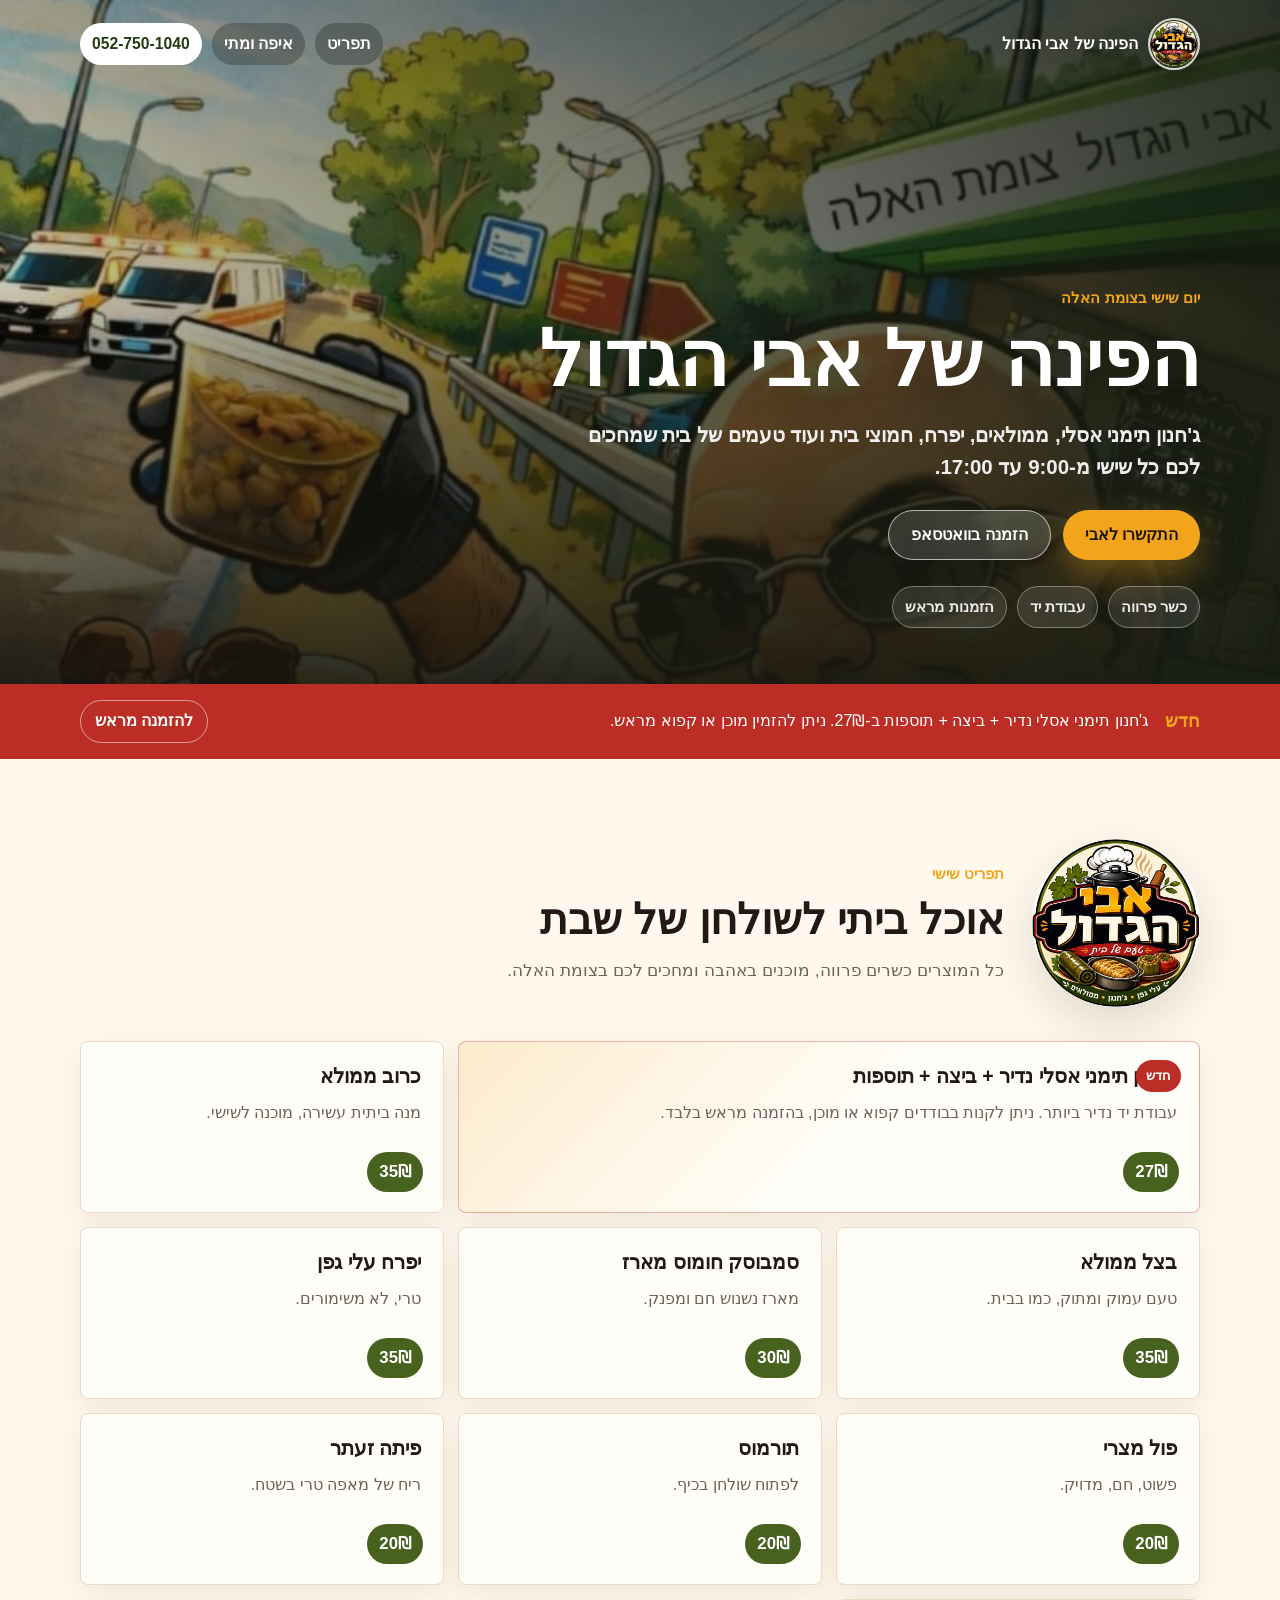
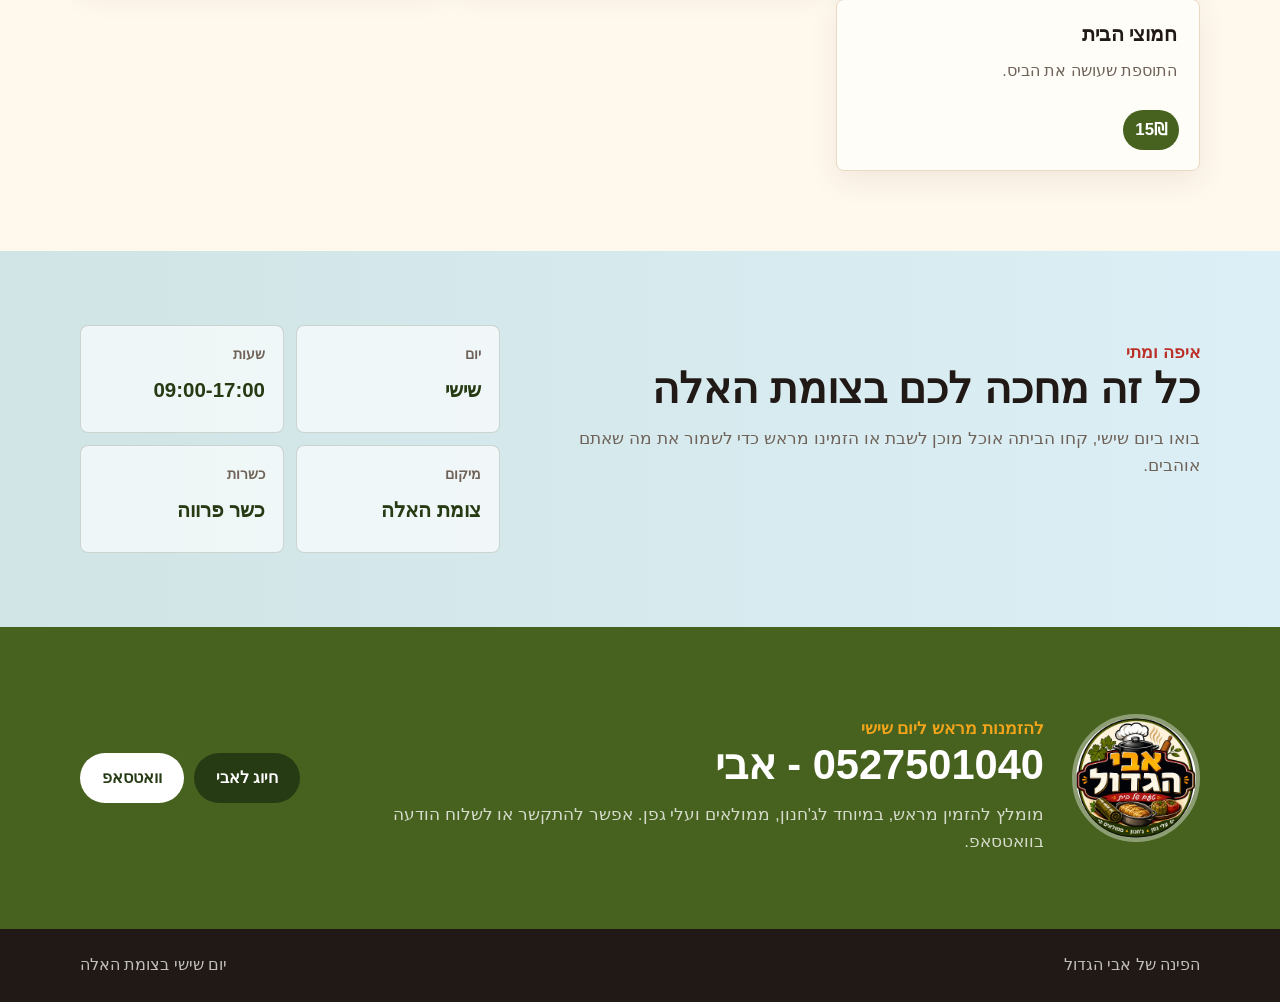
==== public/index.html @ 504a516d "Initial BigAvi landing page" ====
<!doctype html>
<html lang="he" dir="rtl">
  <head>
    <meta charset="utf-8" />
    <meta name="viewport" content="width=device-width, initial-scale=1" />
    <title>הפינה של אבי הגדול | יום שישי בצומת האלה</title>
    <meta
      name="description"
      content="הפינה של אבי הגדול בצומת האלה: ג'חנון תימני, ממולאים, יפרח, פול, תורמוס וחמוצי בית בכל יום שישי מ-9:00 עד 17:00."
    />
    <meta property="og:title" content="הפינה של אבי הגדול" />
    <meta
      property="og:description"
      content="אוכל ביתי כשר פרווה, כל שישי בצומת האלה. להזמנות מראש: 0527501040 - אבי."
    />
    <meta property="og:type" content="website" />
    <meta property="og:image" content="assets/avi-market.jpeg" />
    <link rel="icon" href="assets/avi-logo.jpeg" />
    <link rel="preload" as="image" href="assets/avi-market.jpeg" />
    <link rel="stylesheet" href="styles.css" />
  </head>
  <body>
    <header class="site-header" aria-label="ניווט ראשי">
      <div class="container site-header__inner">
        <a class="brand" href="#top" aria-label="הפינה של אבי הגדול">
          <img src="assets/avi-logo.jpeg" alt="" />
          <span>הפינה של אבי הגדול</span>
        </a>
        <nav class="primary-nav" aria-label="קישורים בדף">
          <a href="#menu">תפריט</a>
          <a href="#visit">איפה ומתי</a>
          <a class="nav-call" href="tel:0527501040">052-750-1040</a>
        </nav>
      </div>
    </header>

    <main id="top">
      <section class="hero" aria-labelledby="hero-title">
        <img
          class="hero__photo"
          src="assets/avi-market.jpeg"
          alt="אבי הגדול בדוכן אוכל ביתי בצומת האלה"
        />
        <div class="hero__overlay" aria-hidden="true"></div>
        <div class="container hero__content">
          <p class="eyebrow">יום שישי בצומת האלה</p>
          <h1 id="hero-title">הפינה של אבי הגדול</h1>
          <p class="hero__lead">
            ג'חנון תימני אסלי, ממולאים, יפרח, חמוצי בית ועוד טעמים של בית
            שמחכים לכם כל שישי מ-9:00 עד 17:00.
          </p>
          <div class="hero__actions" aria-label="הזמנות">
            <a class="button button--primary" href="tel:0527501040">התקשרו לאבי</a>
            <a
              class="button button--secondary"
              href="https://wa.me/972527501040"
              rel="noopener"
            >
              הזמנה בוואטסאפ
            </a>
          </div>
          <div class="hero__facts" aria-label="פרטים עיקריים">
            <span>כשר פרווה</span>
            <span>עבודת יד</span>
            <span>הזמנות מראש</span>
          </div>
        </div>
      </section>

      <section class="announcement" aria-label="חדש בתפריט">
        <div class="container announcement__inner">
          <strong>חדש</strong>
          <span>
            ג'חנון תימני אסלי נדיר + ביצה + תוספות ב-27₪. ניתן להזמין מוכן או
            קפוא מראש.
          </span>
          <a href="#order">להזמנה מראש</a>
        </div>
      </section>

      <section class="menu-section" id="menu" aria-labelledby="menu-title">
        <div class="container">
          <div class="menu-showcase">
            <img src="assets/avi-logo.jpeg" alt="לוגו הפינה של אבי הגדול" />
            <div>
              <p class="eyebrow">תפריט שישי</p>
              <h2 id="menu-title">אוכל ביתי לשולחן של שבת</h2>
              <p>
                כל המוצרים כשרים פרווה, מוכנים באהבה ומחכים לכם בצומת האלה.
              </p>
            </div>
          </div>

          <div class="menu-grid" aria-label="תפריט ומחירים">
            <article class="menu-item menu-item--featured">
              <span class="tag">חדש</span>
              <h3>ג'חנון תימני אסלי נדיר + ביצה + תוספות</h3>
              <p>
                עבודת יד נדיר ביותר. ניתן לקנות בבודדים קפוא או מוכן, בהזמנה
                מראש בלבד.
              </p>
              <strong>27₪</strong>
            </article>

            <article class="menu-item">
              <h3>כרוב ממולא</h3>
              <p>מנה ביתית עשירה, מוכנה לשישי.</p>
              <strong>35₪</strong>
            </article>

            <article class="menu-item">
              <h3>בצל ממולא</h3>
              <p>טעם עמוק ומתוק, כמו בבית.</p>
              <strong>35₪</strong>
            </article>

            <article class="menu-item">
              <h3>סמבוסק חומוס מארז</h3>
              <p>מארז נשנוש חם ומפנק.</p>
              <strong>30₪</strong>
            </article>

            <article class="menu-item">
              <h3>יפרח עלי גפן</h3>
              <p>טרי, לא משימורים.</p>
              <strong>35₪</strong>
            </article>

            <article class="menu-item">
              <h3>פול מצרי</h3>
              <p>פשוט, חם, מדויק.</p>
              <strong>20₪</strong>
            </article>

            <article class="menu-item">
              <h3>תורמוס</h3>
              <p>לפתוח שולחן בכיף.</p>
              <strong>20₪</strong>
            </article>

            <article class="menu-item">
              <h3>פיתה זעתר</h3>
              <p>ריח של מאפה טרי בשטח.</p>
              <strong>20₪</strong>
            </article>

            <article class="menu-item">
              <h3>חמוצי הבית</h3>
              <p>התוספת שעושה את הביס.</p>
              <strong>15₪</strong>
            </article>
          </div>
        </div>
      </section>

      <section class="visit-section" id="visit" aria-labelledby="visit-title">
        <div class="container visit-grid">
          <div>
            <p class="eyebrow">איפה ומתי</p>
            <h2 id="visit-title">כל זה מחכה לכם בצומת האלה</h2>
            <p>
              בואו ביום שישי, קחו הביתה אוכל מוכן לשבת או הזמינו מראש כדי
              לשמור את מה שאתם אוהבים.
            </p>
          </div>
          <dl class="visit-details">
            <div>
              <dt>יום</dt>
              <dd>שישי</dd>
            </div>
            <div>
              <dt>שעות</dt>
              <dd>09:00-17:00</dd>
            </div>
            <div>
              <dt>מיקום</dt>
              <dd>צומת האלה</dd>
            </div>
            <div>
              <dt>כשרות</dt>
              <dd>כשר פרווה</dd>
            </div>
          </dl>
        </div>
      </section>

      <section class="order-section" id="order" aria-labelledby="order-title">
        <div class="container order-layout">
          <img src="assets/avi-logo.jpeg" alt="" />
          <div>
            <p class="eyebrow">להזמנות מראש ליום שישי</p>
            <h2 id="order-title">0527501040 - אבי</h2>
            <p>
              מומלץ להזמין מראש, במיוחד לג'חנון, ממולאים ועלי גפן. אפשר
              להתקשר או לשלוח הודעה בוואטסאפ.
            </p>
          </div>
          <div class="order-actions">
            <a class="button button--dark" href="tel:0527501040">חיוג לאבי</a>
            <a
              class="button button--light"
              href="https://wa.me/972527501040"
              rel="noopener"
            >
              וואטסאפ
            </a>
          </div>
        </div>
      </section>
    </main>

    <footer class="site-footer">
      <div class="container">
        <span>הפינה של אבי הגדול</span>
        <span>יום שישי בצומת האלה</span>
      </div>
    </footer>

    <div class="mobile-order-bar" aria-label="יצירת קשר מהירה">
      <a href="tel:0527501040">להתקשר</a>
      <a href="https://wa.me/972527501040" rel="noopener">וואטסאפ</a>
    </div>

    <script type="application/ld+json">
      {
        "@context": "https://schema.org",
        "@type": "FoodEstablishment",
        "name": "הפינה של אבי הגדול",
        "telephone": "+972527501040",
        "address": {
          "@type": "PostalAddress",
          "addressLocality": "צומת האלה",
          "addressCountry": "IL"
        },
        "openingHoursSpecification": [
          {
            "@type": "OpeningHoursSpecification",
            "dayOfWeek": "Friday",
            "opens": "09:00",
            "closes": "17:00"
          }
        ],
        "servesCuisine": ["אוכל ביתי", "תימני", "ממולאים"],
        "image": "assets/avi-market.jpeg"
      }
    </script>
  </body>
</html>
---- public/styles.css ----
:root {
  --ink: #211915;
  --muted: #6f6258;
  --paper: #fff8ed;
  --paper-strong: #fffdf8;
  --line: #ead9c3;
  --olive: #47621e;
  --olive-dark: #263b14;
  --tomato: #bc2e25;
  --saffron: #f2a51b;
  --sky: #dceff6;
  --shadow: 0 18px 48px rgba(53, 37, 18, 0.14);
}

* {
  box-sizing: border-box;
}

html {
  scroll-behavior: smooth;
}

body {
  margin: 0;
  background:
    linear-gradient(180deg, rgba(220, 239, 246, 0.7), transparent 340px),
    var(--paper);
  color: var(--ink);
  font-family: "Segoe UI", Arial, sans-serif;
  line-height: 1.55;
  letter-spacing: 0;
}

img {
  display: block;
  max-width: 100%;
}

a {
  color: inherit;
  text-decoration: none;
}

.container {
  width: min(1120px, calc(100% - 32px));
  margin-inline: auto;
}

.site-header {
  position: absolute;
  inset-block-start: 0;
  inset-inline: 0;
  z-index: 10;
  padding-block: 18px;
}

.site-header__inner {
  display: flex;
  align-items: center;
  justify-content: space-between;
  gap: 20px;
}

.brand {
  display: inline-flex;
  align-items: center;
  gap: 10px;
  color: #fff;
  font-weight: 850;
  text-shadow: 0 1px 20px rgba(0, 0, 0, 0.35);
}

.brand img {
  width: 52px;
  height: 52px;
  border: 2px solid rgba(255, 255, 255, 0.8);
  border-radius: 50%;
  object-fit: cover;
  box-shadow: 0 8px 24px rgba(0, 0, 0, 0.28);
}

.primary-nav {
  display: flex;
  align-items: center;
  gap: 10px;
  color: #fff;
  font-size: 0.98rem;
  font-weight: 750;
}

.primary-nav a {
  padding: 9px 12px;
  border-radius: 999px;
  background: rgba(19, 24, 19, 0.28);
  backdrop-filter: blur(8px);
}

.primary-nav .nav-call {
  background: #fff;
  color: var(--olive-dark);
}

.hero {
  position: relative;
  isolation: isolate;
  display: grid;
  align-items: end;
  min-height: 76svh;
  overflow: hidden;
  color: #fff;
}

.hero__photo,
.hero__overlay {
  position: absolute;
  inset: 0;
  width: 100%;
  height: 100%;
}

.hero__photo {
  z-index: -2;
  object-fit: cover;
  object-position: center 35%;
}

.hero__overlay {
  z-index: -1;
  background:
    linear-gradient(to left, rgba(23, 29, 18, 0.86), rgba(23, 29, 18, 0.55) 42%, rgba(23, 29, 18, 0.1) 100%),
    linear-gradient(0deg, rgba(22, 18, 12, 0.88), rgba(22, 18, 12, 0.12) 58%, rgba(22, 18, 12, 0.35));
}

.hero__content {
  padding-block: 128px 56px;
}

.eyebrow {
  margin: 0 0 12px;
  color: var(--saffron);
  font-size: 0.95rem;
  font-weight: 900;
  letter-spacing: 0;
}

.hero h1 {
  max-width: 760px;
  margin: 0;
  font-size: 4.8rem;
  line-height: 0.98;
  letter-spacing: 0;
  text-shadow: 0 16px 36px rgba(0, 0, 0, 0.34);
}

.hero__lead {
  max-width: 650px;
  margin: 22px 0 0;
  color: rgba(255, 255, 255, 0.92);
  font-size: 1.28rem;
  font-weight: 650;
}

.hero__actions {
  display: flex;
  flex-wrap: wrap;
  gap: 12px;
  margin-block-start: 28px;
}

.button {
  display: inline-flex;
  min-height: 50px;
  align-items: center;
  justify-content: center;
  border-radius: 999px;
  padding: 13px 22px;
  font-weight: 850;
  line-height: 1;
  transition:
    transform 180ms ease,
    box-shadow 180ms ease,
    background 180ms ease;
}

.button:hover {
  transform: translateY(-2px);
}

.button--primary {
  background: var(--saffron);
  color: #1f170d;
  box-shadow: 0 14px 34px rgba(242, 165, 27, 0.36);
}

.button--secondary {
  border: 1px solid rgba(255, 255, 255, 0.64);
  background: rgba(255, 255, 255, 0.14);
  color: #fff;
  backdrop-filter: blur(8px);
}

.button--dark {
  background: var(--olive-dark);
  color: #fff;
}

.button--light {
  background: #fff;
  color: var(--olive-dark);
}

.hero__facts {
  display: flex;
  flex-wrap: wrap;
  gap: 10px;
  margin-block-start: 26px;
}

.hero__facts span {
  border: 1px solid rgba(255, 255, 255, 0.34);
  border-radius: 999px;
  padding: 8px 12px;
  color: rgba(255, 255, 255, 0.9);
  background: rgba(255, 255, 255, 0.1);
  font-size: 0.95rem;
  font-weight: 750;
}

.announcement {
  background: var(--tomato);
  color: #fff;
}

.announcement__inner {
  display: grid;
  grid-template-columns: auto 1fr auto;
  align-items: center;
  gap: 16px;
  padding-block: 16px;
}

.announcement strong {
  color: var(--saffron);
  font-size: 1.1rem;
}

.announcement a {
  border: 1px solid rgba(255, 255, 255, 0.52);
  border-radius: 999px;
  padding: 8px 14px;
  font-weight: 850;
}

.menu-section {
  padding-block: 80px;
}

.menu-showcase {
  display: grid;
  grid-template-columns: 168px 1fr;
  gap: 28px;
  align-items: center;
  margin-block-end: 34px;
}

.menu-showcase img {
  width: 168px;
  aspect-ratio: 1;
  border-radius: 50%;
  object-fit: cover;
  box-shadow: var(--shadow);
}

.menu-showcase h2,
.visit-section h2,
.order-section h2 {
  margin: 0;
  font-size: 2.6rem;
  line-height: 1.1;
  letter-spacing: 0;
}

.menu-showcase p:last-child,
.visit-section p,
.order-section p {
  max-width: 680px;
  margin: 14px 0 0;
  color: var(--muted);
  font-size: 1.08rem;
}

.menu-grid {
  display: grid;
  grid-template-columns: repeat(3, minmax(0, 1fr));
  gap: 14px;
}

.menu-item {
  position: relative;
  min-height: 172px;
  padding: 22px;
  border: 1px solid var(--line);
  border-radius: 8px;
  background: var(--paper-strong);
  box-shadow: 0 10px 30px rgba(78, 52, 20, 0.08);
}

.menu-item--featured {
  grid-column: span 2;
  background:
    linear-gradient(135deg, rgba(242, 165, 27, 0.2), transparent 52%),
    var(--paper-strong);
  border-color: rgba(188, 46, 37, 0.34);
}

.menu-item h3 {
  margin: 0;
  padding-inline-end: 72px;
  font-size: 1.22rem;
  line-height: 1.28;
  letter-spacing: 0;
}

.menu-item p {
  margin: 12px 0 38px;
  color: var(--muted);
}

.menu-item strong {
  position: absolute;
  inset-block-end: 20px;
  inset-inline-start: 20px;
  border-radius: 999px;
  padding: 7px 12px;
  background: var(--olive);
  color: #fff;
  font-size: 1.05rem;
}

.tag {
  position: absolute;
  inset-block-start: 18px;
  inset-inline-start: 18px;
  border-radius: 999px;
  padding: 6px 10px;
  background: var(--tomato);
  color: #fff;
  font-size: 0.82rem;
  font-weight: 900;
}

.visit-section {
  padding-block: 74px;
  background:
    linear-gradient(90deg, rgba(71, 98, 30, 0.08), transparent),
    var(--sky);
}

.visit-grid {
  display: grid;
  grid-template-columns: minmax(0, 1fr) minmax(320px, 420px);
  gap: 34px;
  align-items: start;
}

.visit-section .eyebrow {
  color: var(--tomato);
}

.visit-details {
  display: grid;
  grid-template-columns: repeat(2, minmax(0, 1fr));
  gap: 12px;
  margin: 0;
}

.visit-details div {
  min-height: 108px;
  border: 1px solid rgba(38, 59, 20, 0.18);
  border-radius: 8px;
  padding: 18px;
  background: rgba(255, 255, 255, 0.66);
}

.visit-details dt {
  color: var(--muted);
  font-size: 0.88rem;
  font-weight: 800;
}

.visit-details dd {
  margin: 8px 0 0;
  color: var(--olive-dark);
  font-size: 1.28rem;
  font-weight: 900;
}

.order-section {
  padding-block: 74px;
  background: var(--olive);
  color: #fff;
}

.order-layout {
  display: grid;
  grid-template-columns: 128px 1fr auto;
  gap: 28px;
  align-items: center;
}

.order-layout img {
  width: 128px;
  aspect-ratio: 1;
  border-radius: 50%;
  border: 4px solid rgba(255, 255, 255, 0.38);
  object-fit: cover;
}

.order-section .eyebrow {
  color: var(--saffron);
}

.order-section p {
  color: rgba(255, 255, 255, 0.78);
}

.order-actions {
  display: flex;
  gap: 10px;
  flex-wrap: wrap;
  justify-content: flex-end;
}

.site-footer {
  padding-block: 24px;
  background: var(--ink);
  color: rgba(255, 255, 255, 0.72);
}

.site-footer .container {
  display: flex;
  justify-content: space-between;
  gap: 16px;
  flex-wrap: wrap;
}

.mobile-order-bar {
  display: none;
}

@media (max-width: 900px) {
  .hero h1 {
    font-size: 3.5rem;
  }

  .menu-grid {
    grid-template-columns: repeat(2, minmax(0, 1fr));
  }

  .visit-grid,
  .order-layout {
    grid-template-columns: 1fr;
  }

  .order-actions {
    justify-content: flex-start;
  }
}

@media (max-width: 680px) {
  body {
    padding-block-end: 70px;
  }

  .container {
    width: min(100% - 24px, 1120px);
  }

  .site-header {
    padding-block: 12px;
  }

  .brand span,
  .primary-nav a:not(.nav-call) {
    display: none;
  }

  .brand img {
    width: 46px;
    height: 46px;
  }

  .primary-nav .nav-call {
    font-size: 0.9rem;
  }

  .hero {
    min-height: 78svh;
  }

  .hero__photo {
    object-position: 54% center;
  }

  .hero__overlay {
    background:
      linear-gradient(0deg, rgba(22, 18, 12, 0.88), rgba(22, 18, 12, 0.36)),
      linear-gradient(to left, rgba(23, 29, 18, 0.78), rgba(23, 29, 18, 0.18));
  }

  .hero__content {
    padding-block: 92px 36px;
  }

  .hero h1 {
    max-width: 420px;
    font-size: 2.72rem;
  }

  .hero__lead {
    max-width: 400px;
    margin-block-start: 16px;
    font-size: 1rem;
  }

  .hero__actions {
    margin-block-start: 20px;
  }

  .button {
    width: 100%;
    min-height: 48px;
  }

  .hero__facts {
    margin-block-start: 18px;
    gap: 8px;
  }

  .hero__facts span {
    padding: 6px 10px;
    font-size: 0.86rem;
  }

  .announcement__inner {
    grid-template-columns: 1fr;
    gap: 8px;
  }

  .announcement a {
    justify-self: start;
  }

  .menu-section {
    padding-block: 54px;
  }

  .menu-showcase {
    grid-template-columns: 1fr;
    gap: 18px;
  }

  .menu-showcase img {
    width: 128px;
  }

  .menu-showcase h2,
  .visit-section h2,
  .order-section h2 {
    font-size: 2rem;
  }

  .menu-grid {
    grid-template-columns: 1fr;
  }

  .menu-item--featured {
    grid-column: auto;
  }

  .menu-item h3 {
    padding-inline-end: 58px;
  }

  .visit-section,
  .order-section {
    padding-block: 52px;
  }

  .visit-details {
    grid-template-columns: 1fr;
  }

  .order-layout img {
    width: 104px;
  }

  .mobile-order-bar {
    position: fixed;
    inset-inline: 0;
    inset-block-end: 0;
    z-index: 20;
    display: grid;
    grid-template-columns: 1fr 1fr;
    background: var(--ink);
    box-shadow: 0 -12px 34px rgba(0, 0, 0, 0.18);
  }

  .mobile-order-bar a {
    min-height: 58px;
    display: grid;
    place-items: center;
    color: #fff;
    font-weight: 900;
  }

  .mobile-order-bar a:first-child {
    background: var(--saffron);
    color: #1f170d;
  }
}

@media (max-height: 650px) and (max-width: 680px) {
  .hero {
    min-height: 84svh;
  }

  .hero__content {
    padding-block: 84px 28px;
  }

  .hero h1 {
    font-size: 2.35rem;
  }

  .hero__facts {
    display: none;
  }
}

@media (prefers-reduced-motion: reduce) {
  html {
    scroll-behavior: auto;
  }

  .button {
    transition: none;
  }

  .button:hover {
    transform: none;
  }
}
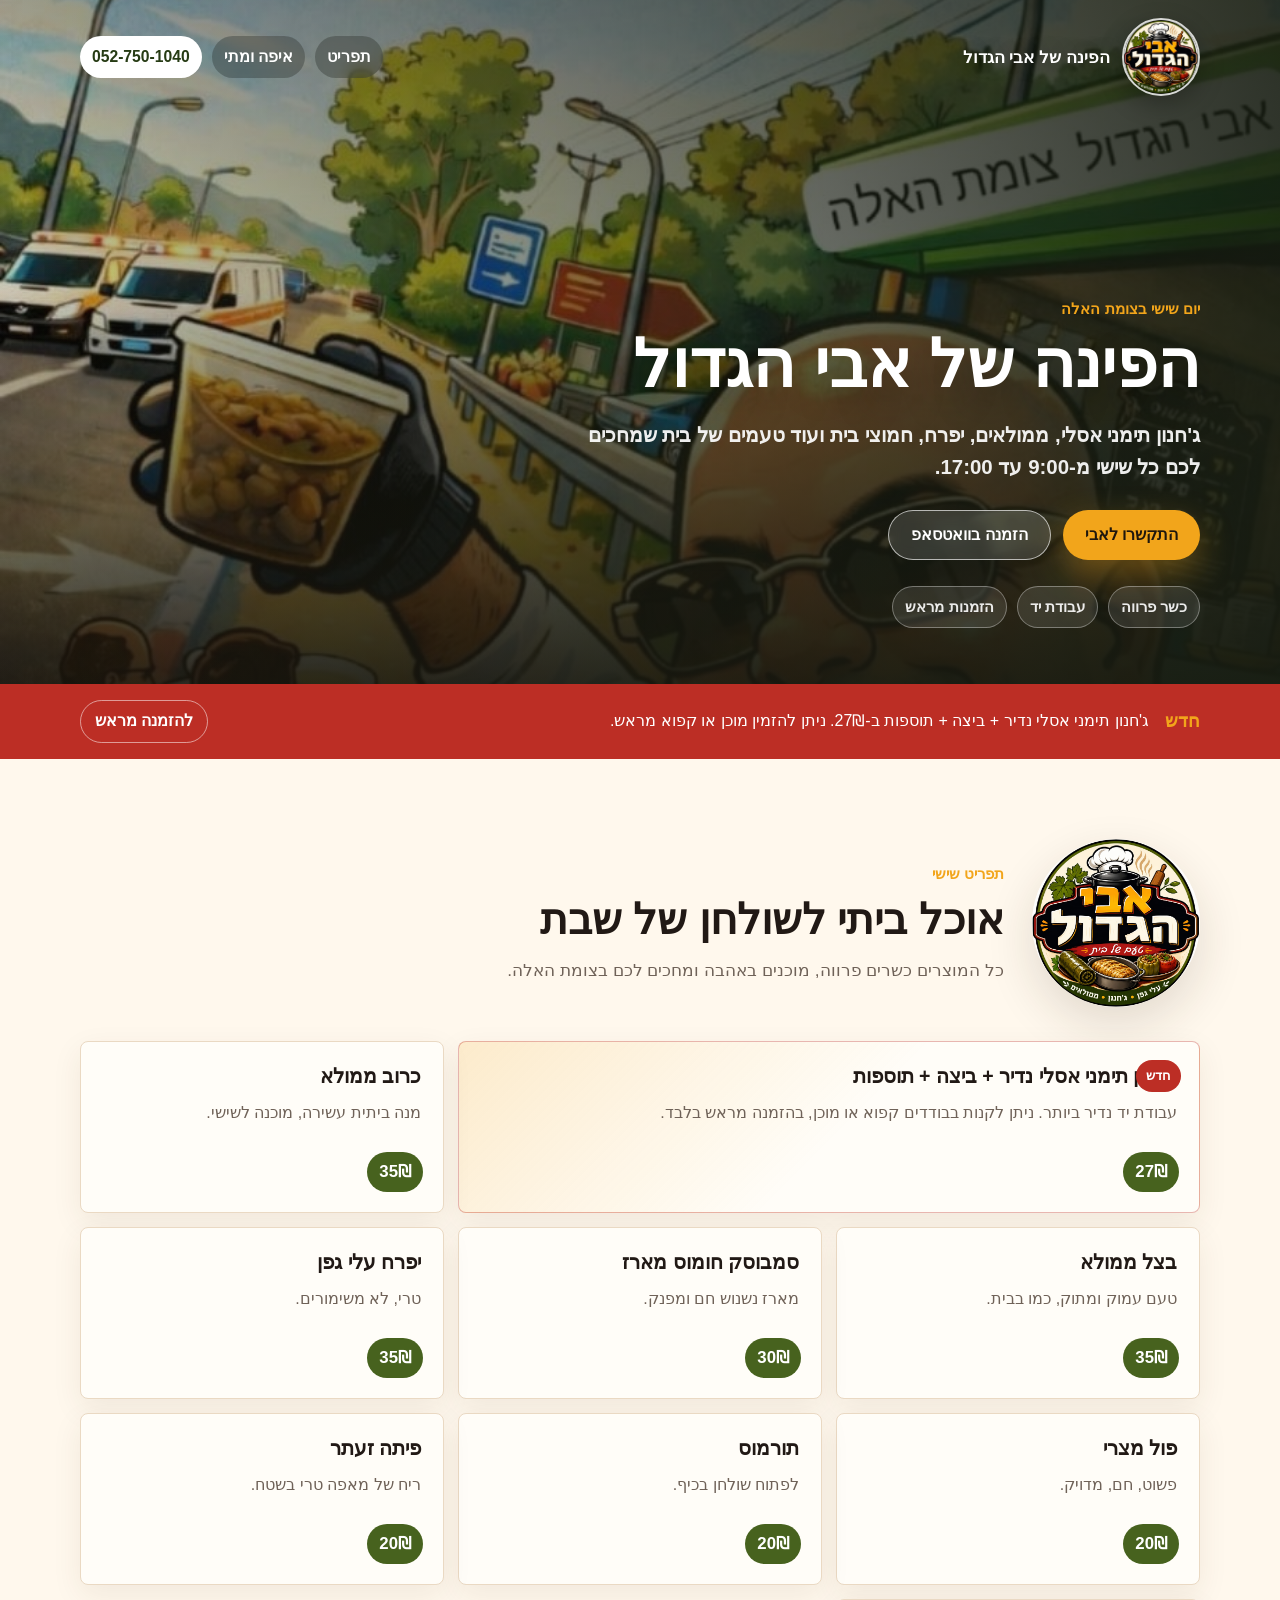
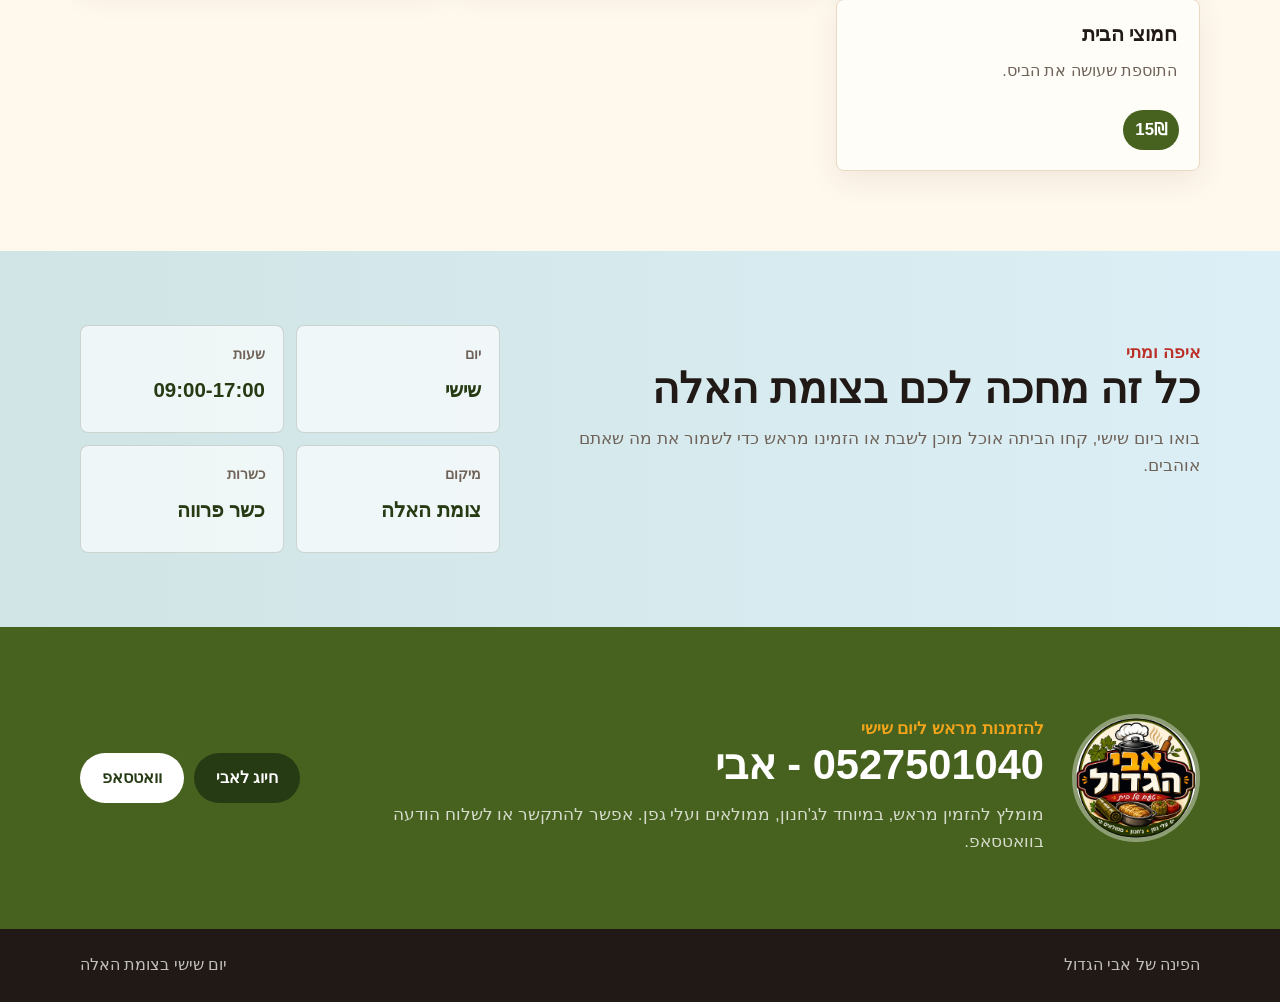
==== commit b5a9a523: "Improve mobile hero title sizing" ====
--- a/public/index.html
+++ b/public/index.html
@@ -44,7 +44,7 @@
         <div class="hero__overlay" aria-hidden="true"></div>
         <div class="container hero__content">
           <p class="eyebrow">יום שישי בצומת האלה</p>
-          <h1 id="hero-title">הפינה של אבי הגדול</h1>
+          <h1 id="hero-title"><span>הפינה של אבי הגדול</span></h1>
           <p class="hero__lead">
             ג'חנון תימני אסלי, ממולאים, יפרח, חמוצי בית ועוד טעמים של בית
             שמחכים לכם כל שישי מ-9:00 עד 17:00.
@@ -220,6 +220,36 @@
       <a href="tel:0527501040">להתקשר</a>
       <a href="https://wa.me/972527501040" rel="noopener">וואטסאפ</a>
     </div>
+
+    <script>
+      (() => {
+        const title = document.querySelector(".hero h1");
+
+        if (!title) {
+          return;
+        }
+
+        const fitMobileTitle = () => {
+          title.style.fontSize = "";
+
+          if (!window.matchMedia("(max-width: 680px)").matches) {
+            return;
+          }
+
+          let size = Math.min(42, Math.max(30, window.innerWidth * 0.096));
+          title.style.fontSize = `${size}px`;
+
+          while (title.scrollWidth > title.clientWidth && size > 24) {
+            size -= 0.5;
+            title.style.fontSize = `${size}px`;
+          }
+        };
+
+        fitMobileTitle();
+        window.addEventListener("resize", fitMobileTitle, { passive: true });
+        window.addEventListener("orientationchange", fitMobileTitle, { passive: true });
+      })();
+    </script>
 
     <script type="application/ld+json">
       {
--- a/public/styles.css
+++ b/public/styles.css
@@ -17,11 +17,13 @@
 }
 
 html {
+  overflow-x: hidden;
   scroll-behavior: smooth;
 }
 
 body {
   margin: 0;
+  overflow-x: hidden;
   background:
     linear-gradient(180deg, rgba(220, 239, 246, 0.7), transparent 340px),
     var(--paper);
@@ -64,15 +66,17 @@
 .brand {
   display: inline-flex;
   align-items: center;
-  gap: 10px;
+  gap: 12px;
   color: #fff;
   font-weight: 850;
+  font-size: 1.08rem;
   text-shadow: 0 1px 20px rgba(0, 0, 0, 0.35);
+  white-space: nowrap;
 }
 
 .brand img {
-  width: 52px;
-  height: 52px;
+  width: 78px;
+  height: 78px;
   border: 2px solid rgba(255, 255, 255, 0.8);
   border-radius: 50%;
   object-fit: cover;
@@ -144,12 +148,17 @@
 }
 
 .hero h1 {
-  max-width: 760px;
+  max-width: 1040px;
   margin: 0;
-  font-size: 4.8rem;
+  font-size: 4.1rem;
   line-height: 0.98;
   letter-spacing: 0;
   text-shadow: 0 16px 36px rgba(0, 0, 0, 0.34);
+  white-space: nowrap;
+}
+
+.hero h1 span {
+  display: inline-block;
 }
 
 .hero__lead {
@@ -450,7 +459,7 @@
 
 @media (max-width: 900px) {
   .hero h1 {
-    font-size: 3.5rem;
+    font-size: 3.1rem;
   }
 
   .menu-grid {
@@ -486,8 +495,8 @@
   }
 
   .brand img {
-    width: 46px;
-    height: 46px;
+    width: 64px;
+    height: 64px;
   }
 
   .primary-nav .nav-call {
@@ -495,7 +504,7 @@
   }
 
   .hero {
-    min-height: 78svh;
+    min-height: 68svh;
   }
 
   .hero__photo {
@@ -509,12 +518,13 @@
   }
 
   .hero__content {
-    padding-block: 92px 36px;
+    padding-block: 68px 24px;
   }
 
   .hero h1 {
-    max-width: 420px;
-    font-size: 2.72rem;
+    width: 100%;
+    max-width: none;
+    font-size: min(2.1rem, 7.2vw);
   }
 
   .hero__lead {
@@ -622,15 +632,15 @@
 
 @media (max-height: 650px) and (max-width: 680px) {
   .hero {
-    min-height: 84svh;
+    min-height: 74svh;
   }
 
   .hero__content {
-    padding-block: 84px 28px;
+    padding-block: 68px 24px;
   }
 
   .hero h1 {
-    font-size: 2.35rem;
+    font-size: min(2rem, 7vw);
   }
 
   .hero__facts {
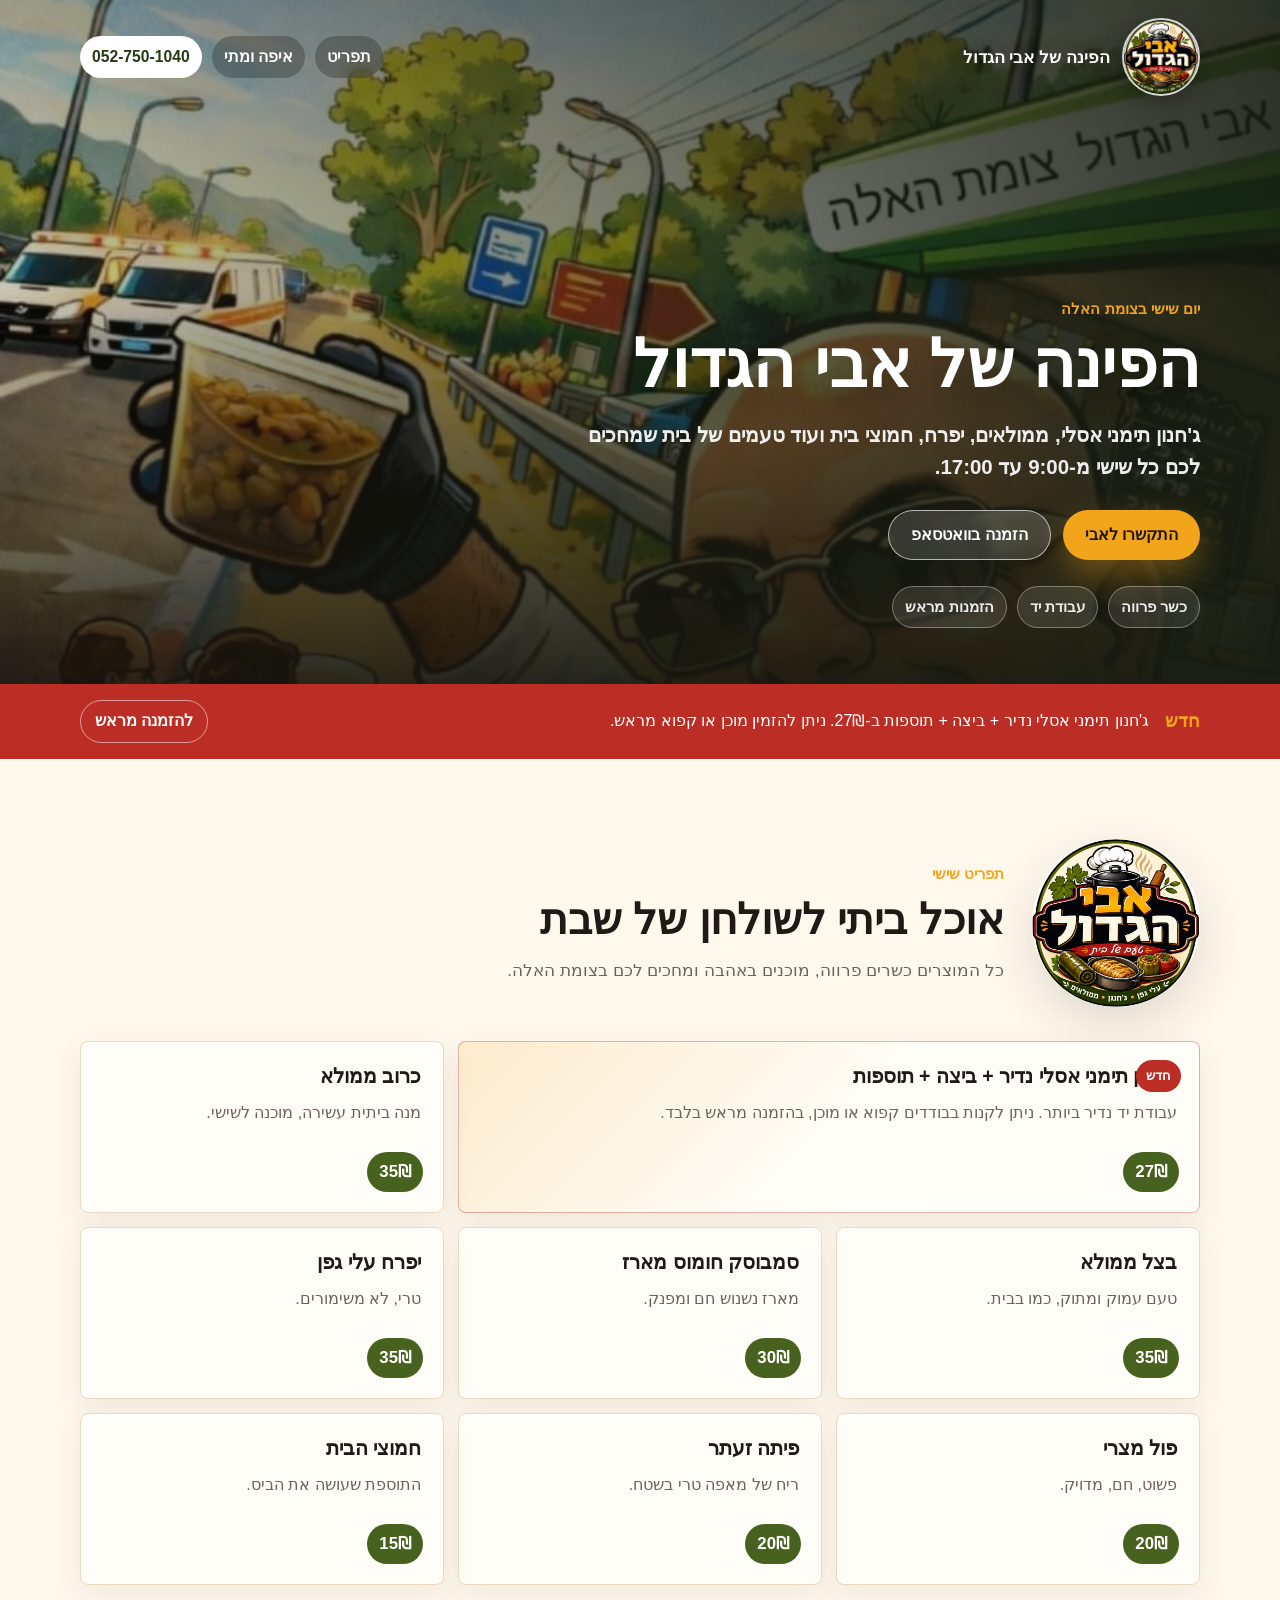
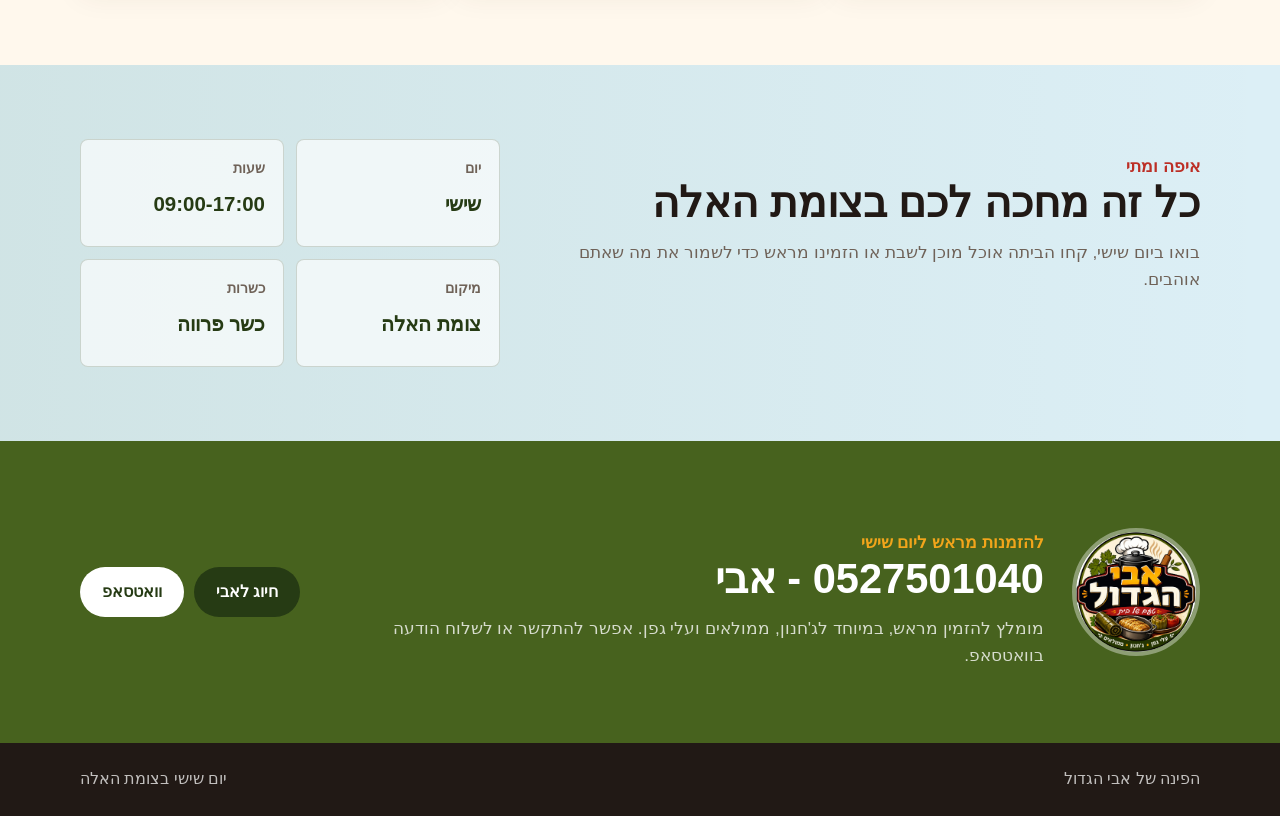
==== commit 16ebf560: "Remove lupini menu item" ====
--- a/public/index.html
+++ b/public/index.html
@@ -6,7 +6,7 @@
     <title>הפינה של אבי הגדול | יום שישי בצומת האלה</title>
     <meta
       name="description"
-      content="הפינה של אבי הגדול בצומת האלה: ג'חנון תימני, ממולאים, יפרח, פול, תורמוס וחמוצי בית בכל יום שישי מ-9:00 עד 17:00."
+      content="הפינה של אבי הגדול בצומת האלה: ג'חנון תימני, ממולאים, יפרח, פול וחמוצי בית בכל יום שישי מ-9:00 עד 17:00."
     />
     <meta property="og:title" content="הפינה של אבי הגדול" />
     <meta
@@ -133,12 +133,6 @@
             </article>
 
             <article class="menu-item">
-              <h3>תורמוס</h3>
-              <p>לפתוח שולחן בכיף.</p>
-              <strong>20₪</strong>
-            </article>
-
-            <article class="menu-item">
               <h3>פיתה זעתר</h3>
               <p>ריח של מאפה טרי בשטח.</p>
               <strong>20₪</strong>
